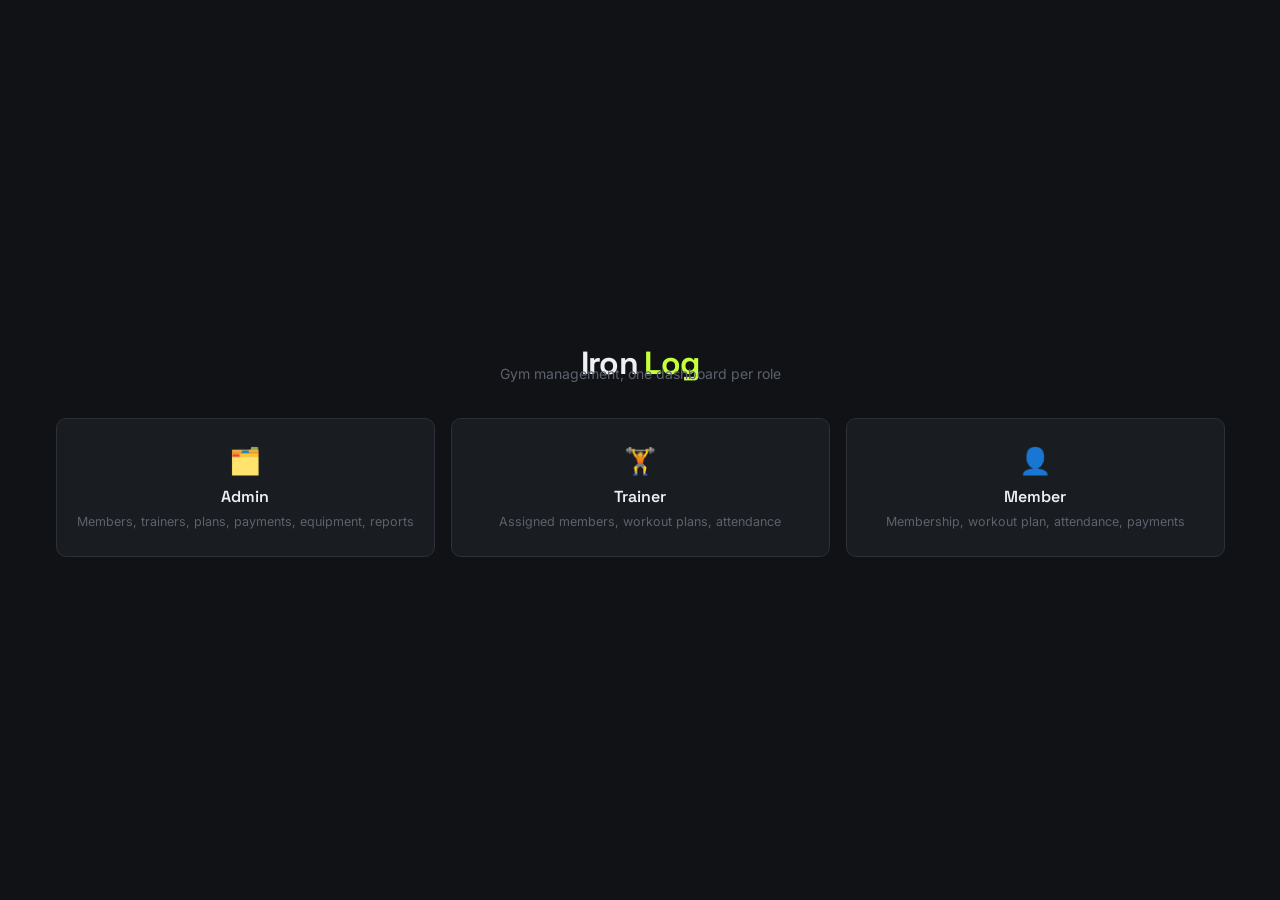
==== frontend/index.html @ b2c9e82a "Add files via upload" ====
<!DOCTYPE html>
<html lang="en">
<head>
<meta charset="UTF-8">
<meta name="viewport" content="width=device-width, initial-scale=1.0">
<title>IronLog — Gym Management System</title>
<link rel="stylesheet" href="style.css">
</head>
<body>

<div class="login-wrap">
  <div>
    <div class="brand">Iron<span>Log</span></div>
    <div class="tagline">Gym management, one dashboard per role</div>
  </div>

  <div class="role-grid">
    <a class="role-card" id="pick-admin" href="#">
      <div class="icon">🗂️</div>
      <div class="name">Admin</div>
      <div class="desc">Members, trainers, plans, payments, equipment, reports</div>
    </a>
    <a class="role-card" id="pick-trainer" href="#">
      <div class="icon">🏋️</div>
      <div class="name">Trainer</div>
      <div class="desc">Assigned members, workout plans, attendance</div>
    </a>
    <a class="role-card" id="pick-member" href="#">
      <div class="icon">👤</div>
      <div class="name">Member</div>
      <div class="desc">Membership, workout plan, attendance, payments</div>
    </a>
  </div>

  <div class="picker-box" id="admin-picker">
    <label for="admin-password">Admin password</label>
    <input type="password" id="admin-password" placeholder="Password" autocomplete="off">
    <div class="error-text" id="admin-error">Incorrect password.</div>
    <a class="btn" id="admin-go">Enter dashboard</a>
  </div>

  <div class="picker-box" id="trainer-picker">
    <label for="trainer-select">Continue as which trainer?</label>
    <select id="trainer-select"></select>
    <label for="trainer-password">Password</label>
    <input type="password" id="trainer-password" placeholder="Password" autocomplete="off">
    <div class="error-text" id="trainer-error">Incorrect password.</div>
    <a class="btn" id="trainer-go">Enter dashboard</a>
  </div>

  <div class="picker-box" id="member-picker">
    <label for="member-select">Continue as which member?</label>
    <select id="member-select"></select>
    <label for="member-password">Password</label>
    <input type="password" id="member-password" placeholder="Password" autocomplete="off">
    <div class="error-text" id="member-error">Incorrect password.</div>
    <a class="btn" id="member-go">Enter dashboard</a>
  </div>
</div>

<script src="data.js"></script>
<script>
  const adminPicker = document.getElementById('admin-picker');
  const trainerPicker = document.getElementById('trainer-picker');
  const memberPicker = document.getElementById('member-picker');
  const allPickers = [adminPicker, trainerPicker, memberPicker];
  const closeOthers = (keep) => allPickers.forEach(p => { if (p !== keep) p.classList.remove('active'); });

  // ---- Admin ----
  document.getElementById('pick-admin').addEventListener('click', (e) => {
    e.preventDefault();
    closeOthers(adminPicker);
    adminPicker.classList.toggle('active');
  });
  document.getElementById('admin-go').addEventListener('click', () => {
    const entered = document.getElementById('admin-password').value;
    if (entered === DB.admin.password) {
      window.location.href = 'admin.html';
    } else {
      document.getElementById('admin-error').classList.add('show');
    }
  });

  // ---- Trainer ----
  const trainerSelect = document.getElementById('trainer-select');
  DB.trainers.forEach(t => {
    const opt = document.createElement('option');
    opt.value = t.id;
    opt.textContent = t.name;
    trainerSelect.appendChild(opt);
  });
  document.getElementById('pick-trainer').addEventListener('click', (e) => {
    e.preventDefault();
    closeOthers(trainerPicker);
    trainerPicker.classList.toggle('active');
  });
  document.getElementById('trainer-go').addEventListener('click', () => {
    const trainer = findTrainer(trainerSelect.value);
    const entered = document.getElementById('trainer-password').value;
    if (trainer && entered === trainer.password) {
      window.location.href = `trainer.html?id=${trainerSelect.value}`;
    } else {
      document.getElementById('trainer-error').classList.add('show');
    }
  });

  // ---- Member ----
  const memberSelect = document.getElementById('member-select');
  DB.members.forEach(m => {
    const opt = document.createElement('option');
    opt.value = m.id;
    opt.textContent = m.name;
    memberSelect.appendChild(opt);
  });
  document.getElementById('pick-member').addEventListener('click', (e) => {
    e.preventDefault();
    closeOthers(memberPicker);
    memberPicker.classList.toggle('active');
  });
  document.getElementById('member-go').addEventListener('click', () => {
    const member = findMember(memberSelect.value);
    const entered = document.getElementById('member-password').value;
    if (member && entered === member.password) {
      window.location.href = `member.html?id=${memberSelect.value}`;
    } else {
      document.getElementById('member-error').classList.add('show');
    }
  });
</script>

</body>
</html>
---- frontend/style.css ----
/* ============================================================
   IronLog — Gym Management System UI
   Shared stylesheet (tokens + layout + components)
   ============================================================ */

@import url('https://fonts.googleapis.com/css2?family=Space+Grotesk:wght@500;600;700&family=Inter:wght@400;500;600&family=JetBrains+Mono:wght@400;500&display=swap');

:root {
  --bg: #101215;
  --surface: #191c21;
  --surface-2: #21252b;
  --border: #2c3038;
  --text: #edeff2;
  --text-dim: #939aa6;
  --text-faint: #5c626d;

  --accent: #c6ff3d;      /* pulse lime — used sparingly, primary actions only */
  --accent-dim: #8fbf2c;
  --accent-ink: #10310a;  /* text-on-accent */

  --warn: #ff7a54;
  --warn-bg: #2c1712;
  --ok: #3ddc84;
  --ok-bg: #10241a;

  --font-display: 'Space Grotesk', sans-serif;
  --font-body: 'Inter', sans-serif;
  --font-mono: 'JetBrains Mono', monospace;

  --radius: 10px;
}

* { box-sizing: border-box; }

html, body {
  margin: 0;
  padding: 0;
  background: var(--bg);
  color: var(--text);
  font-family: var(--font-body);
  -webkit-font-smoothing: antialiased;
}

a { color: inherit; }

/* ---------- Layout shell ---------- */

.shell {
  display: grid;
  grid-template-columns: 240px 1fr;
  min-height: 100vh;
}

.sidebar {
  background: var(--surface);
  border-right: 1px solid var(--border);
  padding: 24px 16px;
  display: flex;
  flex-direction: column;
  position: sticky;
  top: 0;
  height: 100vh;
}

.brand {
  font-family: var(--font-display);
  font-weight: 700;
  font-size: 20px;
  letter-spacing: -0.02em;
  padding: 0 8px 4px;
  display: flex;
  align-items: baseline;
  gap: 6px;
}
.brand span { color: var(--accent); }

.role-tag {
  font-family: var(--font-mono);
  font-size: 11px;
  color: var(--text-faint);
  padding: 0 8px 20px;
  text-transform: uppercase;
  letter-spacing: 0.08em;
}

.nav {
  display: flex;
  flex-direction: column;
  gap: 2px;
  flex: 1;
}

.nav button {
  all: unset;
  cursor: pointer;
  padding: 10px 12px;
  border-radius: 8px;
  font-size: 14px;
  font-weight: 500;
  color: var(--text-dim);
  transition: background .15s, color .15s;
}
.nav button:hover { background: var(--surface-2); color: var(--text); }
.nav button.active { background: var(--surface-2); color: var(--accent); }

.sidebar-footer {
  padding: 8px;
  border-top: 1px solid var(--border);
  margin-top: 12px;
}
.exit-link {
  font-size: 13px;
  color: var(--text-faint);
  text-decoration: none;
  display: inline-block;
  padding-top: 12px;
}
.exit-link:hover { color: var(--text-dim); }

.main {
  padding: 28px 36px 60px;
  max-width: 1080px;
}

.topbar {
  display: flex;
  align-items: baseline;
  justify-content: space-between;
  margin-bottom: 6px;
}

.topbar h1 {
  font-family: var(--font-display);
  font-size: 24px;
  margin: 0;
}

.topbar .who {
  font-family: var(--font-mono);
  font-size: 12px;
  color: var(--text-faint);
}

/* pulse divider — signature element, one per page */
.pulse {
  width: 100%;
  height: 24px;
  margin: 14px 0 28px;
  opacity: 0.9;
}
.pulse path {
  fill: none;
  stroke: var(--accent);
  stroke-width: 1.5;
  stroke-linecap: round;
  stroke-linejoin: round;
}

.section { display: none; }
.section.active { display: block; }

/* ---------- Cards / stats ---------- */

.stat-grid {
  display: grid;
  grid-template-columns: repeat(auto-fit, minmax(180px, 1fr));
  gap: 14px;
  margin-bottom: 28px;
}

.stat-card {
  background: var(--surface);
  border: 1px solid var(--border);
  border-radius: var(--radius);
  padding: 16px 18px;
}
.stat-card .label {
  font-size: 12px;
  color: var(--text-faint);
  text-transform: uppercase;
  letter-spacing: 0.06em;
}
.stat-card .value {
  font-family: var(--font-mono);
  font-size: 26px;
  margin-top: 6px;
  color: var(--text);
}
.stat-card .value.accent { color: var(--accent); }
.stat-card .value.warn { color: var(--warn); }

.card {
  background: var(--surface);
  border: 1px solid var(--border);
  border-radius: var(--radius);
  padding: 20px 22px;
  margin-bottom: 22px;
}
.card h2 {
  font-family: var(--font-display);
  font-size: 16px;
  margin: 0 0 16px;
  font-weight: 600;
}
.card h3 {
  font-size: 13px;
  color: var(--text-dim);
  margin: 0 0 14px;
  font-weight: 600;
  text-transform: uppercase;
  letter-spacing: 0.05em;
}

/* ---------- Tables ---------- */

table {
  width: 100%;
  border-collapse: collapse;
  font-size: 13.5px;
}
thead th {
  text-align: left;
  color: var(--text-faint);
  font-weight: 500;
  font-size: 11.5px;
  text-transform: uppercase;
  letter-spacing: 0.05em;
  padding: 0 10px 10px;
  border-bottom: 1px solid var(--border);
}
tbody td {
  padding: 10px 10px;
  border-bottom: 1px solid var(--border);
  color: var(--text-dim);
}
tbody tr:last-child td { border-bottom: none; }
tbody td.num { font-family: var(--font-mono); color: var(--text); }
tbody tr:hover td { color: var(--text); }

.empty-row td {
  text-align: center;
  padding: 24px 10px;
  color: var(--text-faint);
  font-style: italic;
}

.badge {
  display: inline-block;
  font-size: 11.5px;
  padding: 3px 9px;
  border-radius: 999px;
  font-weight: 500;
}
.badge.ok { background: var(--ok-bg); color: var(--ok); }
.badge.warn { background: var(--warn-bg); color: var(--warn); }
.badge.neutral { background: var(--surface-2); color: var(--text-dim); }

/* ---------- Forms ---------- */

.form-grid {
  display: grid;
  grid-template-columns: repeat(auto-fit, minmax(160px, 1fr));
  gap: 12px;
  margin-bottom: 14px;
}

label {
  display: block;
  font-size: 12px;
  color: var(--text-faint);
  margin-bottom: 5px;
}

input, select, textarea {
  width: 100%;
  background: var(--surface-2);
  border: 1px solid var(--border);
  border-radius: 7px;
  color: var(--text);
  font-family: var(--font-body);
  font-size: 13.5px;
  padding: 9px 10px;
}
input:focus, select:focus, textarea:focus {
  outline: 2px solid var(--accent);
  outline-offset: 1px;
}
textarea { resize: vertical; min-height: 60px; }

.btn {
  all: unset;
  box-sizing: border-box;
  cursor: pointer;
  background: var(--accent);
  color: var(--accent-ink);
  font-weight: 600;
  font-size: 13.5px;
  padding: 9px 18px;
  border-radius: 7px;
  display: inline-block;
}
.btn:hover { background: var(--accent-dim); }
.btn:focus-visible { outline: 2px solid var(--text); outline-offset: 2px; }

.btn.secondary {
  background: transparent;
  color: var(--text-dim);
  border: 1px solid var(--border);
}
.btn.secondary:hover { color: var(--text); border-color: var(--text-faint); }

.btn.small { padding: 5px 12px; font-size: 12px; }
.btn.danger { background: var(--warn-bg); color: var(--warn); }

/* ---------- Login / role picker ---------- */

.login-wrap {
  min-height: 100vh;
  display: flex;
  align-items: center;
  justify-content: center;
  flex-direction: column;
  gap: 36px;
  text-align: center;
  padding: 24px;
}

.login-wrap .brand { font-size: 32px; justify-content: center; }
.login-wrap .tagline {
  color: var(--text-faint);
  font-size: 14px;
  margin-top: -22px;
}

.role-grid {
  display: grid;
  grid-template-columns: repeat(3, minmax(180px, 1fr));
  gap: 16px;
}

.role-card {
  background: var(--surface);
  border: 1px solid var(--border);
  border-radius: var(--radius);
  padding: 26px 20px;
  cursor: pointer;
  text-decoration: none;
  color: var(--text);
  transition: border-color .15s, transform .15s;
}
.role-card:hover { border-color: var(--accent); transform: translateY(-2px); }
.role-card .icon { font-size: 26px; margin-bottom: 10px; }
.role-card .name {
  font-family: var(--font-display);
  font-weight: 600;
  font-size: 16px;
}
.role-card .desc {
  font-size: 12.5px;
  color: var(--text-faint);
  margin-top: 6px;
  line-height: 1.4;
}

.picker-box {
  background: var(--surface);
  border: 1px solid var(--border);
  border-radius: var(--radius);
  padding: 20px;
  display: none;
  flex-direction: column;
  gap: 12px;
  width: 280px;
}
.picker-box.active { display: flex; }
.picker-box .btn { width: 100%; text-align: center; }
.picker-box .error-text {
  font-size: 12px;
  color: var(--warn);
  display: none;
}
.picker-box .error-text.show { display: block; }

@media (max-width: 800px) {
  .shell { grid-template-columns: 1fr; }
  .sidebar { position: static; height: auto; flex-direction: row; overflow-x: auto; }
  .nav { flex-direction: row; }
  .sidebar-footer { display: none; }
  .role-grid { grid-template-columns: 1fr; }
  .main { padding: 20px; }
}
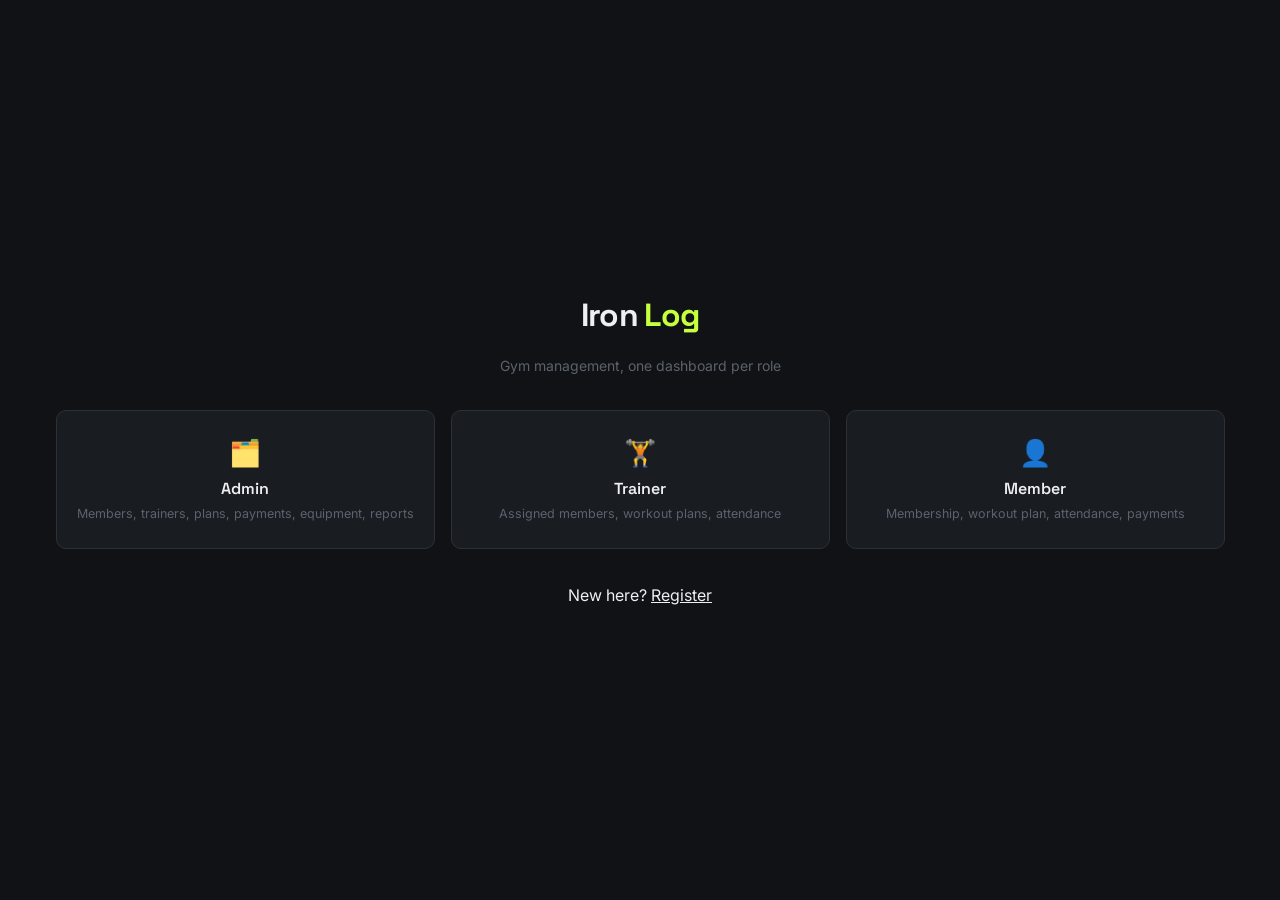
==== commit f8f44ba0: "Update index.html" ====
--- a/frontend/index.html
+++ b/frontend/index.html
@@ -10,7 +10,7 @@
 
 <div class="login-wrap">
   <div>
-    <div class="brand">Iron<span>Log</span></div>
+    <div class="brand login-brand">Iron<span>Log</span></div><br><br>
     <div class="tagline">Gym management, one dashboard per role</div>
   </div>
 
@@ -30,6 +30,42 @@
       <div class="name">Member</div>
       <div class="desc">Membership, workout plan, attendance, payments</div>
     </a>
+  </div>
+
+  <div class="register-line">New here? <a href="#" id="pick-register">Register</a></div>
+
+  <div class="picker-box" id="register-picker">
+    <label for="reg-role">Register as</label>
+    <select id="reg-role">
+      <option value="member">Member</option>
+      <option value="trainer">Trainer</option>
+    </select>
+    <label for="reg-name">Full name</label>
+    <input id="reg-name" placeholder="Full name" autocomplete="name">
+    <label for="reg-email">Email</label>
+    <input id="reg-email" type="email" placeholder="Email address" autocomplete="email">
+    <label for="reg-phone">Phone</label>
+    <input id="reg-phone" placeholder="Phone number" autocomplete="tel">
+    <div id="reg-spec-wrap" style="display:none">
+      <label for="reg-spec">Specialization</label>
+      <input id="reg-spec" placeholder="Specialization">
+    </div>
+    <label for="reg-password">Password</label>
+    <input type="password" id="reg-password" placeholder="At least 6 characters" autocomplete="new-password">
+    <label for="reg-confirm">Confirm password</label>
+    <input type="password" id="reg-confirm" placeholder="Repeat password" autocomplete="new-password">
+    <div class="error-text" id="reg-error"></div>
+    <div class="ok-text" id="reg-ok"></div>
+    <a class="btn" id="reg-go">Submit registration</a>
+  </div>
+
+  <div class="picker-box" id="setup-picker">
+    <label for="setup-password">First-time setup: create the admin password</label>
+    <input type="password" id="setup-password" placeholder="At least 6 characters" autocomplete="new-password">
+    <label for="setup-confirm">Confirm password</label>
+    <input type="password" id="setup-confirm" placeholder="Repeat password" autocomplete="new-password">
+    <div class="error-text" id="setup-error"></div>
+    <a class="btn" id="setup-go">Create admin account</a>
   </div>
 
   <div class="picker-box" id="admin-picker">
@@ -60,71 +96,93 @@
 
 <script src="data.js"></script>
 <script>
-  const adminPicker = document.getElementById('admin-picker');
-  const trainerPicker = document.getElementById('trainer-picker');
-  const memberPicker = document.getElementById('member-picker');
-  const allPickers = [adminPicker, trainerPicker, memberPicker];
-  const closeOthers = (keep) => allPickers.forEach(p => { if (p !== keep) p.classList.remove('active'); });
+  const $ = (id) => document.getElementById(id);
+  const pickers = { register: $('register-picker'), setup: $('setup-picker'), admin: $('admin-picker'), trainer: $('trainer-picker'), member: $('member-picker') };
+  const toggle = (key) => {
+    const was = pickers[key].classList.contains('active');
+    Object.values(pickers).forEach(p => p.classList.remove('active'));
+    if (!was) pickers[key].classList.add('active');
+  };
+  const showErr = (id, msg) => { const el = $(id); if (msg) el.textContent = msg; el.classList.add('show'); };
+  const hideMsg = (...ids) => ids.forEach(i => $(i).classList.remove('show'));
 
-  // ---- Admin ----
-  document.getElementById('pick-admin').addEventListener('click', (e) => {
-    e.preventDefault();
-    closeOthers(adminPicker);
-    adminPicker.classList.toggle('active');
+  let needsSetup = false;
+
+  async function init() {
+    try {
+      needsSetup = (await (await fetch('/api/setup-status')).json()).needsSetup;
+      const opts = await (await fetch('/api/login-options')).json();
+      opts.trainers.forEach(t => $('trainer-select').add(new Option(t.name, t.id)));
+      opts.members.forEach(m => $('member-select').add(new Option(m.name, m.id)));
+    } catch (_) {
+      showErr('admin-error', 'Cannot reach the server.');
+    }
+    if (needsSetup) toggle('setup');
+  }
+  init();
+
+  // ---- Admin (first run shows the setup form instead) ----
+  $('pick-admin').addEventListener('click', (e) => { e.preventDefault(); toggle(needsSetup ? 'setup' : 'admin'); });
+
+  $('setup-go').addEventListener('click', async () => {
+    const pw = $('setup-password').value;
+    if (pw !== $('setup-confirm').value) return showErr('setup-error', 'Passwords do not match.');
+    try {
+      await api('/setup', { password: pw });
+      window.location.href = 'admin.html';
+    } catch (err) { showErr('setup-error', err.message); }
   });
-  document.getElementById('admin-go').addEventListener('click', () => {
-    const entered = document.getElementById('admin-password').value;
-    if (entered === DB.admin.password) {
+
+  $('admin-go').addEventListener('click', async () => {
+    try {
+      await api('/login', { role: 'admin', password: $('admin-password').value });
       window.location.href = 'admin.html';
-    } else {
-      document.getElementById('admin-error').classList.add('show');
-    }
+    } catch (_) { showErr('admin-error'); }
+  });
+
+  // ---- Register (goes to the admin for approval) ----
+  $('pick-register').addEventListener('click', (e) => { e.preventDefault(); toggle('register'); });
+  $('reg-role').addEventListener('change', () => {
+    $('reg-spec-wrap').style.display = $('reg-role').value === 'trainer' ? 'block' : 'none';
+  });
+  $('reg-go').addEventListener('click', async () => {
+    hideMsg('reg-error', 'reg-ok');
+    if ($('reg-password').value !== $('reg-confirm').value) return showErr('reg-error', 'Passwords do not match.');
+    try {
+      await api('/register', {
+        role: $('reg-role').value,
+        name: $('reg-name').value,
+        email: $('reg-email').value,
+        phone: $('reg-phone').value,
+        specialization: $('reg-spec').value,
+        password: $('reg-password').value,
+      });
+      ['reg-name', 'reg-email', 'reg-phone', 'reg-spec', 'reg-password', 'reg-confirm'].forEach(i => $(i).value = '');
+      $('reg-ok').textContent = 'Registration submitted. You can log in once the admin approves it.';
+      $('reg-ok').classList.add('show');
+    } catch (err) { showErr('reg-error', err.message); }
   });
 
   // ---- Trainer ----
-  const trainerSelect = document.getElementById('trainer-select');
-  DB.trainers.forEach(t => {
-    const opt = document.createElement('option');
-    opt.value = t.id;
-    opt.textContent = t.name;
-    trainerSelect.appendChild(opt);
-  });
-  document.getElementById('pick-trainer').addEventListener('click', (e) => {
-    e.preventDefault();
-    closeOthers(trainerPicker);
-    trainerPicker.classList.toggle('active');
-  });
-  document.getElementById('trainer-go').addEventListener('click', () => {
-    const trainer = findTrainer(trainerSelect.value);
-    const entered = document.getElementById('trainer-password').value;
-    if (trainer && entered === trainer.password) {
-      window.location.href = `trainer.html?id=${trainerSelect.value}`;
-    } else {
-      document.getElementById('trainer-error').classList.add('show');
-    }
+  $('pick-trainer').addEventListener('click', (e) => { e.preventDefault(); toggle('trainer'); });
+  $('trainer-go').addEventListener('click', async () => {
+    const id = $('trainer-select').value;
+    if (!id) return showErr('trainer-error', 'No trainers yet. Ask the admin to add one.');
+    try {
+      await api('/login', { role: 'trainer', id, password: $('trainer-password').value });
+      window.location.href = `trainer.html?id=${id}`;
+    } catch (_) { showErr('trainer-error', 'Incorrect password.'); }
   });
 
   // ---- Member ----
-  const memberSelect = document.getElementById('member-select');
-  DB.members.forEach(m => {
-    const opt = document.createElement('option');
-    opt.value = m.id;
-    opt.textContent = m.name;
-    memberSelect.appendChild(opt);
-  });
-  document.getElementById('pick-member').addEventListener('click', (e) => {
-    e.preventDefault();
-    closeOthers(memberPicker);
-    memberPicker.classList.toggle('active');
-  });
-  document.getElementById('member-go').addEventListener('click', () => {
-    const member = findMember(memberSelect.value);
-    const entered = document.getElementById('member-password').value;
-    if (member && entered === member.password) {
-      window.location.href = `member.html?id=${memberSelect.value}`;
-    } else {
-      document.getElementById('member-error').classList.add('show');
-    }
+  $('pick-member').addEventListener('click', (e) => { e.preventDefault(); toggle('member'); });
+  $('member-go').addEventListener('click', async () => {
+    const id = $('member-select').value;
+    if (!id) return showErr('member-error', 'No members yet. Ask the admin to add one.');
+    try {
+      await api('/login', { role: 'member', id, password: $('member-password').value });
+      window.location.href = `member.html?id=${id}`;
+    } catch (_) { showErr('member-error', 'Incorrect password.'); }
   });
 </script>
 
